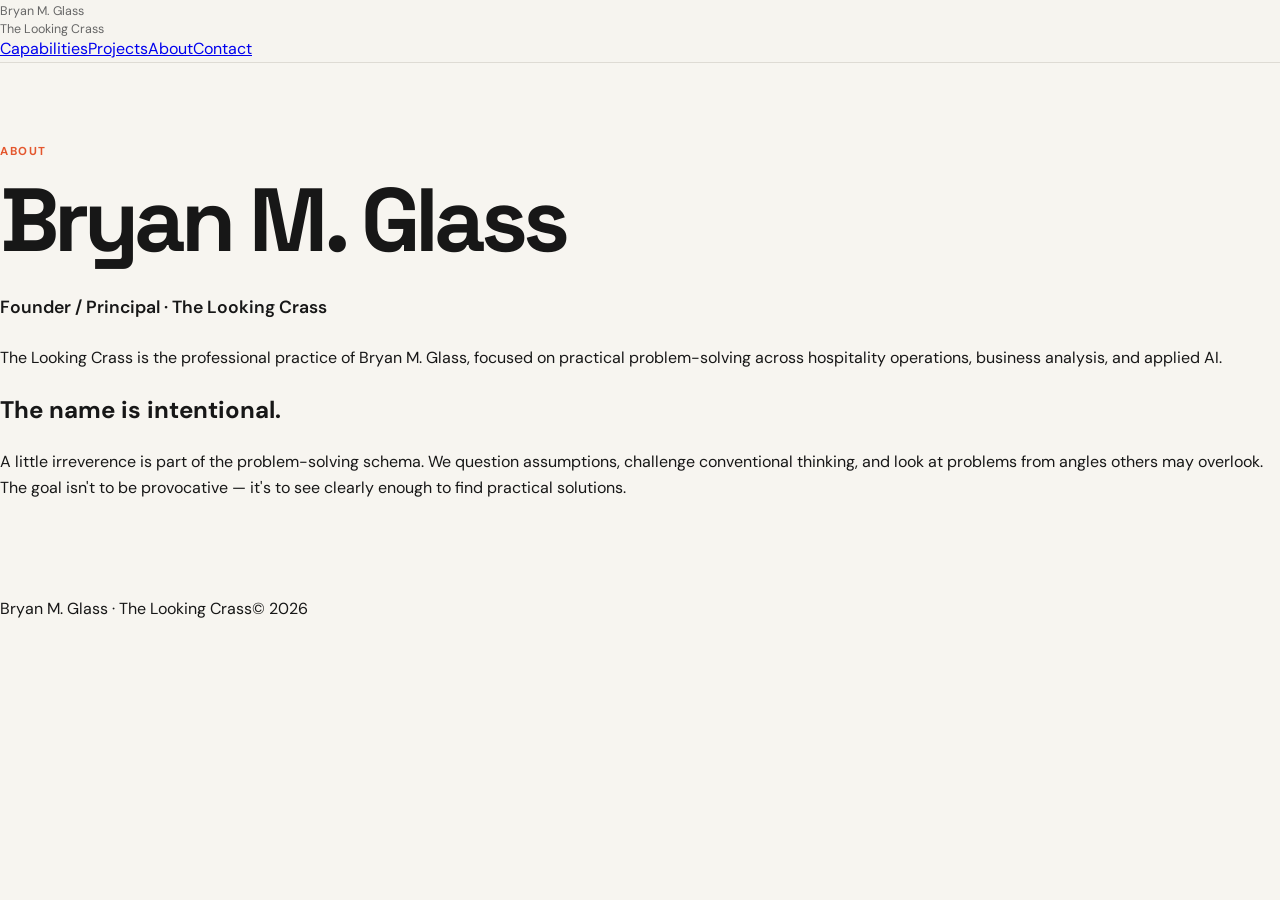
==== pages/about.html @ 764ddf53 "Add files via upload" ====
<!doctype html><html lang="en"><head><meta charset="utf-8"><meta name="viewport" content="width=device-width, initial-scale=1"><title>About | Bryan M. Glass — The Looking Crass</title><link rel="stylesheet" href="../assets/site.css"></head><body><header class="site-header"><a class="brand" href="../index.html"><span class="name">Bryan M. Glass</span><span class="practice">The Looking Crass</span></a><nav><a href="capabilities.html">Capabilities</a><a href="projects.html">Projects</a><a href="about.html">About</a><a href="contact.html">Contact</a></nav></header><main><section class="hero" style="min-height:auto;padding:80px 0"><p class="eyebrow">ABOUT</p><h1>Bryan M. Glass</h1><p class="lede">Founder / Principal · The Looking Crass</p><p>The Looking Crass is the professional practice of Bryan M. Glass, focused on practical problem-solving across hospitality operations, business analysis, and applied AI.</p><h2>The name is intentional.</h2><p>A little irreverence is part of the problem-solving schema. We question assumptions, challenge conventional thinking, and look at problems from angles others may overlook. The goal isn't to be provocative — it's to see clearly enough to find practical solutions.</p></section></main><footer><span>Bryan M. Glass · The Looking Crass</span><span>© 2026</span></footer></body></html>
---- assets/site.css ----
@import url('https://fonts.googleapis.com/css2?family=DM+Sans:wght@400;500;600;700&family=Space+Grotesk:wght@500;600;700&display=swap');
:root{--ink:#171717;--muted:#666;--line:#dedbd4;--paper:#f7f5f0;--accent:#e4572e;--max:1120px}
*{box-sizing:border-box}html{scroll-behavior:smooth}body{margin:0;background:var(--paper);color:var(--ink);font-family:'DM Sans',Arial,sans-serif;line-height:1.6}.wrap{width:min(calc(100% - 40px),var(--max));margin:auto}.site-header{border-bottom:1px solid var(--line);background:rgba(247,245,240,.94);position:sticky;top:0;z-index:10}.nav{min-height:78px;display:flex;align-items:center;justify-content:space-between;gap:30px}.brand{text-decoration:none;color:var(--ink);display:flex;flex-direction:column;line-height:1.05}.brand strong{font-family:'Space Grotesk',sans-serif;font-size:1.15rem}.brand span{font-size:.78rem;color:var(--muted);margin-top:5px}.nav nav{display:flex;gap:24px}.nav nav a,.text-link,.card a{color:var(--ink);text-decoration:none;font-weight:600}.nav nav a:hover,.text-link:hover,.card a:hover{color:var(--accent)}.hero{padding:110px 0 100px}.eyebrow{font-size:.72rem;letter-spacing:.14em;font-weight:700;color:var(--accent);margin:0 0 16px}.hero h1{font-family:'Space Grotesk',sans-serif;font-size:clamp(3rem,7vw,6.5rem);line-height:.98;letter-spacing:-.055em;max-width:900px;margin:0 0 28px}.lede{font-size:1.1rem;font-weight:600;margin:0 0 24px}.lede span{color:var(--accent);padding:0 7px}.intro{font-size:1.25rem;max-width:720px;color:#444}.actions{display:flex;align-items:center;gap:24px;margin-top:34px;flex-wrap:wrap}.button{display:inline-block;background:var(--ink);color:white;text-decoration:none;padding:13px 19px;border-radius:4px;font-weight:700}.button:hover{background:var(--accent)}.schema{border-top:1px solid var(--line);border-bottom:1px solid var(--line);padding:70px 0;display:grid;grid-template-columns:1.1fr 1fr;gap:70px}.schema h2{font-family:'Space Grotesk',sans-serif;font-size:clamp(2rem,4vw,3.6rem);line-height:1.05;letter-spacing:-.035em;margin:0}.schema>p{font-size:1.15rem;color:#444;margin:0}.cards{display:grid;grid-template-columns:repeat(3,1fr);gap:20px;padding:70px 0 110px}.card{border:1px solid var(--line);padding:30px;min-height:260px;background:#fbfaf7}.card h3{font-family:'Space Grotesk',sans-serif;font-size:1.7rem;margin:0 0 12px}.card p:not(.eyebrow){color:#555}.site-footer{border-top:1px solid var(--line);padding:28px 0;color:var(--muted);font-size:.9rem}.site-footer .wrap{display:flex;justify-content:space-between}@media(max-width:760px){.nav{align-items:flex-start;padding:18px 0;flex-direction:column}.nav nav{gap:15px;flex-wrap:wrap}.hero{padding:75px 0}.schema,.cards{grid-template-columns:1fr;gap:30px}.cards{padding-bottom:70px}.hero h1{font-size:clamp(2.8rem,14vw,5rem)}}
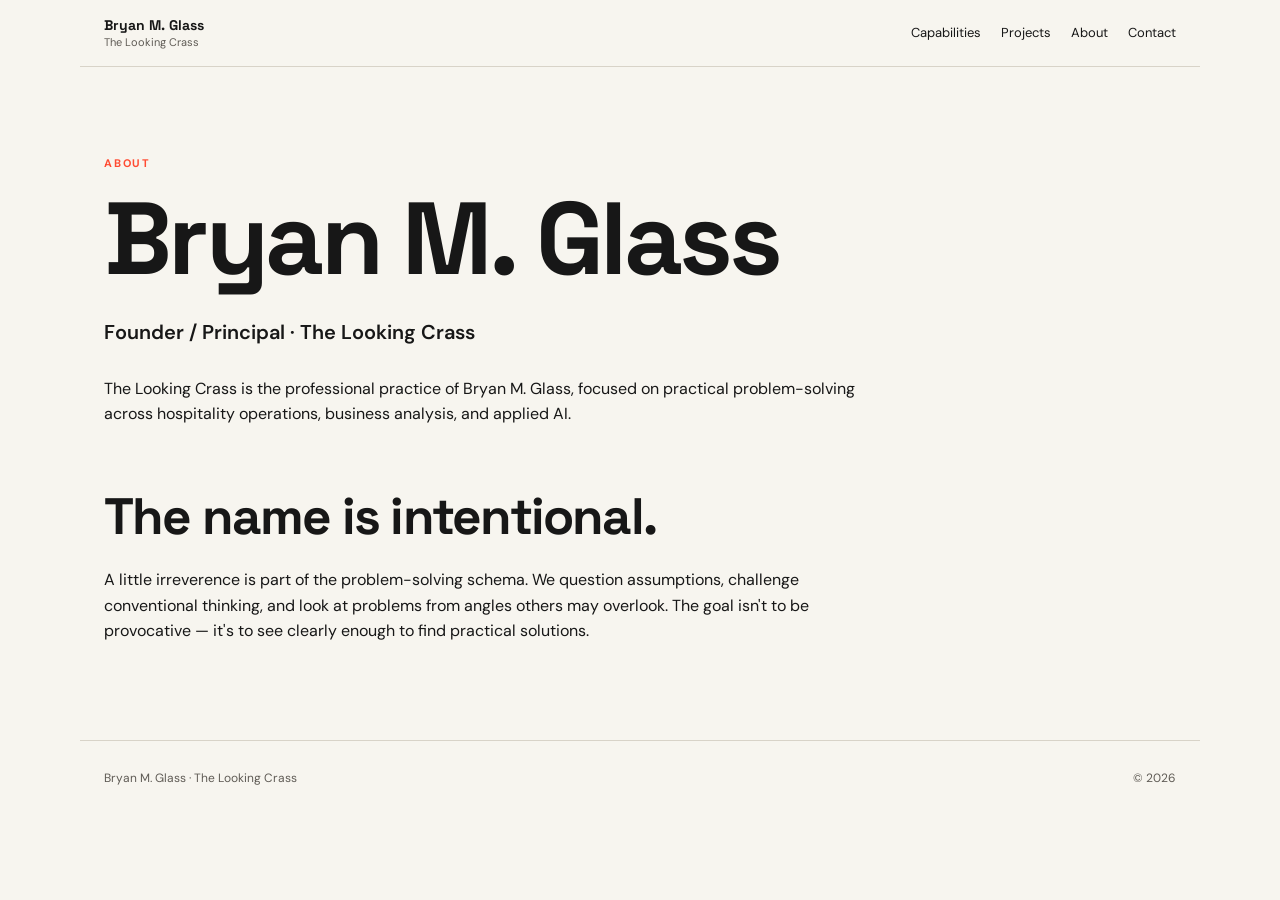
==== commit 27259384: "Add files via upload" ====
--- a/pages/about.html
+++ b/pages/about.html
@@ -1 +1,50 @@
-<!doctype html><html lang="en"><head><meta charset="utf-8"><meta name="viewport" content="width=device-width, initial-scale=1"><title>About | Bryan M. Glass — The Looking Crass</title><link rel="stylesheet" href="../assets/site.css"></head><body><header class="site-header"><a class="brand" href="../index.html"><span class="name">Bryan M. Glass</span><span class="practice">The Looking Crass</span></a><nav><a href="capabilities.html">Capabilities</a><a href="projects.html">Projects</a><a href="about.html">About</a><a href="contact.html">Contact</a></nav></header><main><section class="hero" style="min-height:auto;padding:80px 0"><p class="eyebrow">ABOUT</p><h1>Bryan M. Glass</h1><p class="lede">Founder / Principal · The Looking Crass</p><p>The Looking Crass is the professional practice of Bryan M. Glass, focused on practical problem-solving across hospitality operations, business analysis, and applied AI.</p><h2>The name is intentional.</h2><p>A little irreverence is part of the problem-solving schema. We question assumptions, challenge conventional thinking, and look at problems from angles others may overlook. The goal isn't to be provocative — it's to see clearly enough to find practical solutions.</p></section></main><footer><span>Bryan M. Glass · The Looking Crass</span><span>© 2026</span></footer></body></html>+<!doctype html>
+<html lang="en">
+<head>
+<meta charset="utf-8">
+<meta name="viewport" content="width=device-width, initial-scale=1">
+<title>About | Bryan M. Glass — The Looking Crass</title>
+<style>@import url('https://fonts.googleapis.com/css2?family=DM+Sans:wght@400;500;600;700&family=Space+Grotesk:wght@500;600;700&display=swap');
+:root{--paper:#f7f5ef;--ink:#171717;--muted:#5f5b55;--line:#d8d3c8;--accent:#ff4b32;--max:1120px}
+*{box-sizing:border-box}
+html{scroll-behavior:smooth}
+body{margin:0;background:var(--paper);color:var(--ink);font-family:'DM Sans',Arial,sans-serif;line-height:1.6}
+a{color:inherit;text-decoration:none}
+.site-header{max-width:var(--max);margin:0 auto;padding:18px 24px;display:flex;align-items:center;justify-content:space-between;border-bottom:1px solid var(--line)}
+.brand{display:flex;flex-direction:column;line-height:1.1}
+.brand .name{font-family:'Space Grotesk',sans-serif;font-weight:700;font-size:14px}
+.brand .practice{font-size:11px;color:var(--muted);margin-top:3px}
+nav{display:flex;gap:20px;align-items:center}
+nav a{font-size:13px;color:var(--ink)}
+nav a:hover{text-decoration:underline}
+main{max-width:var(--max);margin:0 auto;padding:0 24px}
+.hero{padding:88px 0 80px}
+.eyebrow{margin:0 0 14px;color:var(--accent);font-size:11px;letter-spacing:.16em;font-weight:700}
+h1,h2{font-family:'Space Grotesk',sans-serif;line-height:1.02;margin:0 0 24px;letter-spacing:-.035em}
+h1{font-size:clamp(56px,8vw,104px)}
+h2{font-size:clamp(32px,4vw,52px);margin-top:64px}
+.lede{font-size:20px;font-weight:600;max-width:760px;margin:0 0 28px}
+p{max-width:760px}
+.list{display:grid;grid-template-columns:repeat(2,1fr);gap:0;margin-top:42px;border-top:1px solid var(--line)}
+.list p{margin:0;padding:18px 0;border-bottom:1px solid var(--line);font-weight:600}
+.card-grid{display:grid;grid-template-columns:repeat(3,1fr);gap:18px;margin-top:40px}
+.card{border:1px solid var(--line);padding:28px;background:rgba(255,255,255,.18)}
+.card h3{font-family:'Space Grotesk',sans-serif;font-size:22px;margin:0 0 10px}
+.button{display:inline-block;margin-top:18px;background:var(--ink);color:#fff;padding:12px 16px;font-size:13px;font-weight:700}
+footer{max-width:var(--max);margin:0 auto;padding:28px 24px;border-top:1px solid var(--line);display:flex;justify-content:space-between;color:var(--muted);font-size:12px}
+@media(max-width:760px){.site-header{align-items:flex-start;gap:18px;flex-direction:column}.site-header nav{gap:14px;flex-wrap:wrap}.hero{padding:64px 0}.list,.card-grid{grid-template-columns:1fr}footer{gap:10px;flex-direction:column}}
+</style>
+</head>
+<body>
+<header class="site-header">
+<a class="brand" href="../index.html"><span class="name">Bryan M. Glass</span><span class="practice">The Looking Crass</span></a>
+<nav><a href="capabilities.html">Capabilities</a><a href="projects.html">Projects</a><a href="about.html">About</a><a href="contact.html">Contact</a></nav>
+</header>
+<main><section class="hero">
+<p class="eyebrow">ABOUT</p>
+<h1>Bryan M. Glass</h1>
+<p class="lede">Founder / Principal · The Looking Crass</p><p>The Looking Crass is the professional practice of Bryan M. Glass, focused on practical problem-solving across hospitality operations, business analysis, and applied AI.</p><h2>The name is intentional.</h2><p>A little irreverence is part of the problem-solving schema. We question assumptions, challenge conventional thinking, and look at problems from angles others may overlook. The goal isn't to be provocative — it's to see clearly enough to find practical solutions.</p>
+
+</section></main>
+<footer><span>Bryan M. Glass · The Looking Crass</span><span>© 2026</span></footer>
+</body></html>
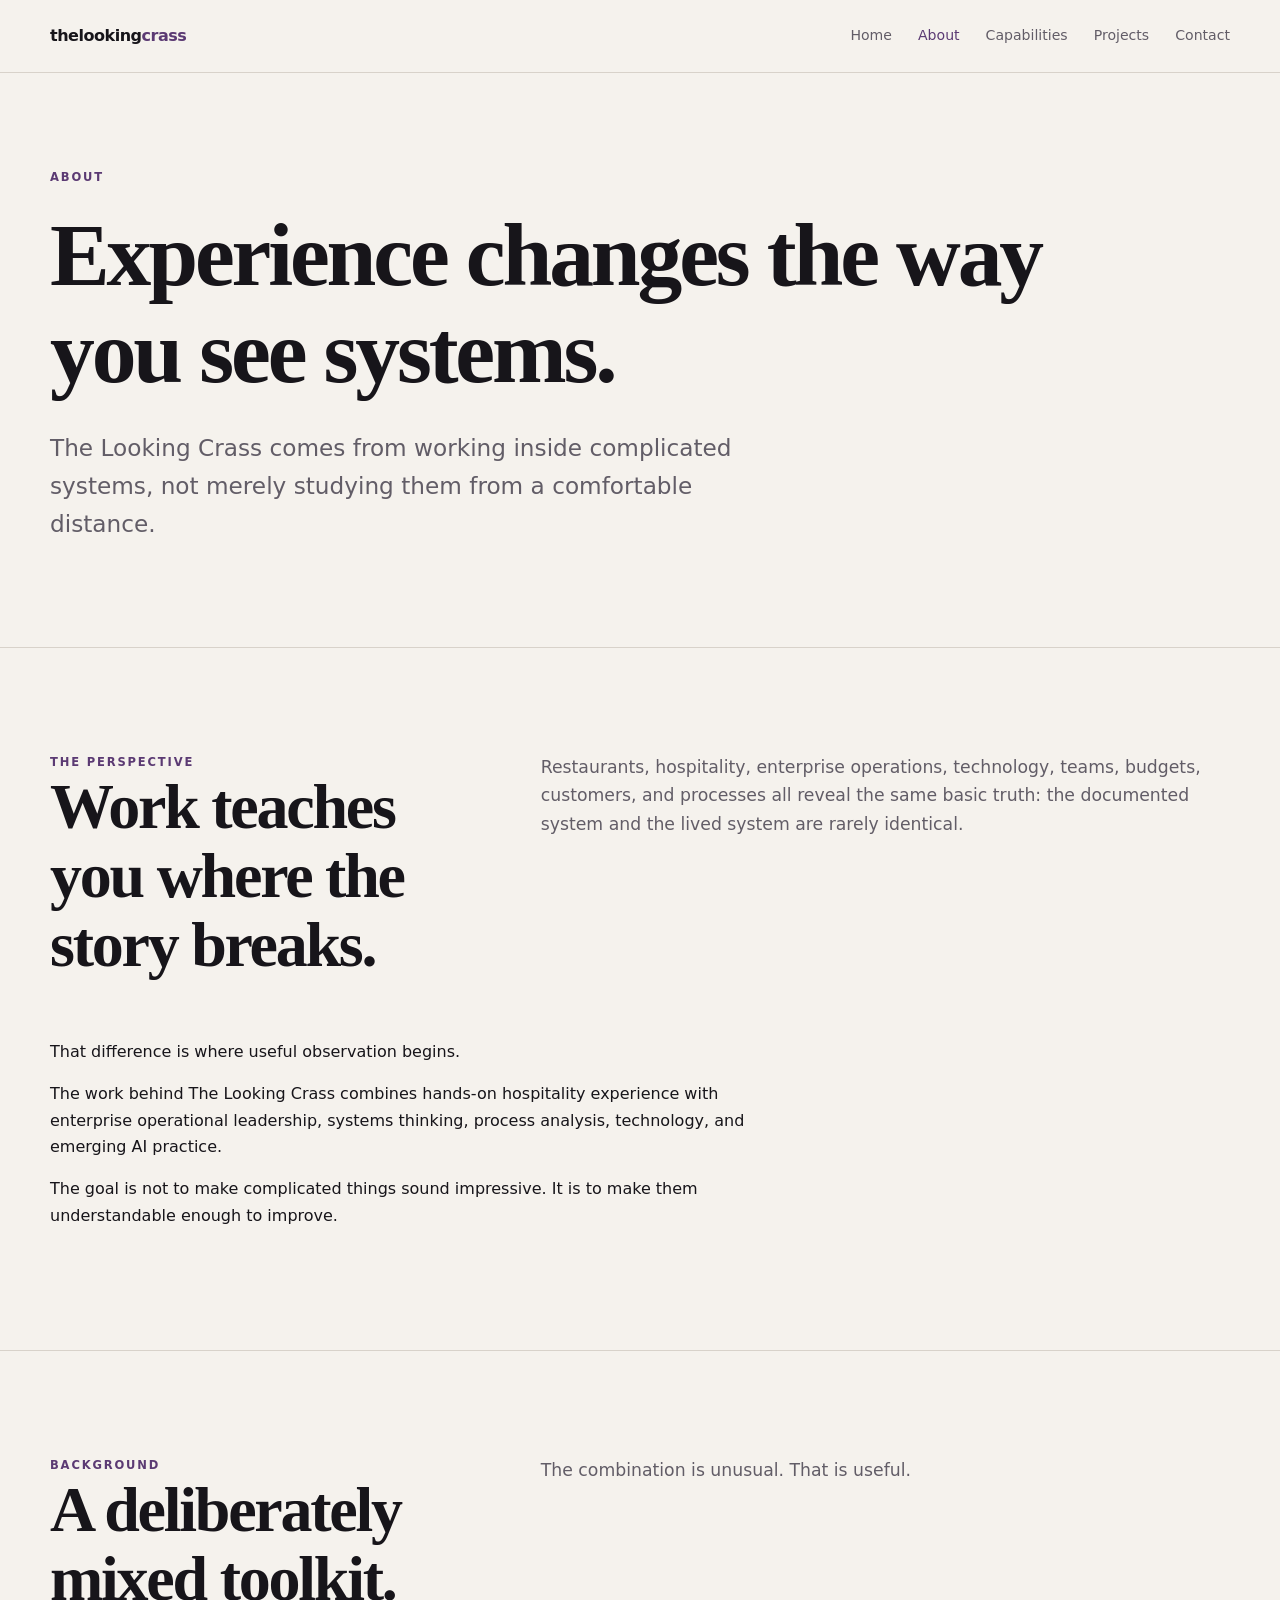
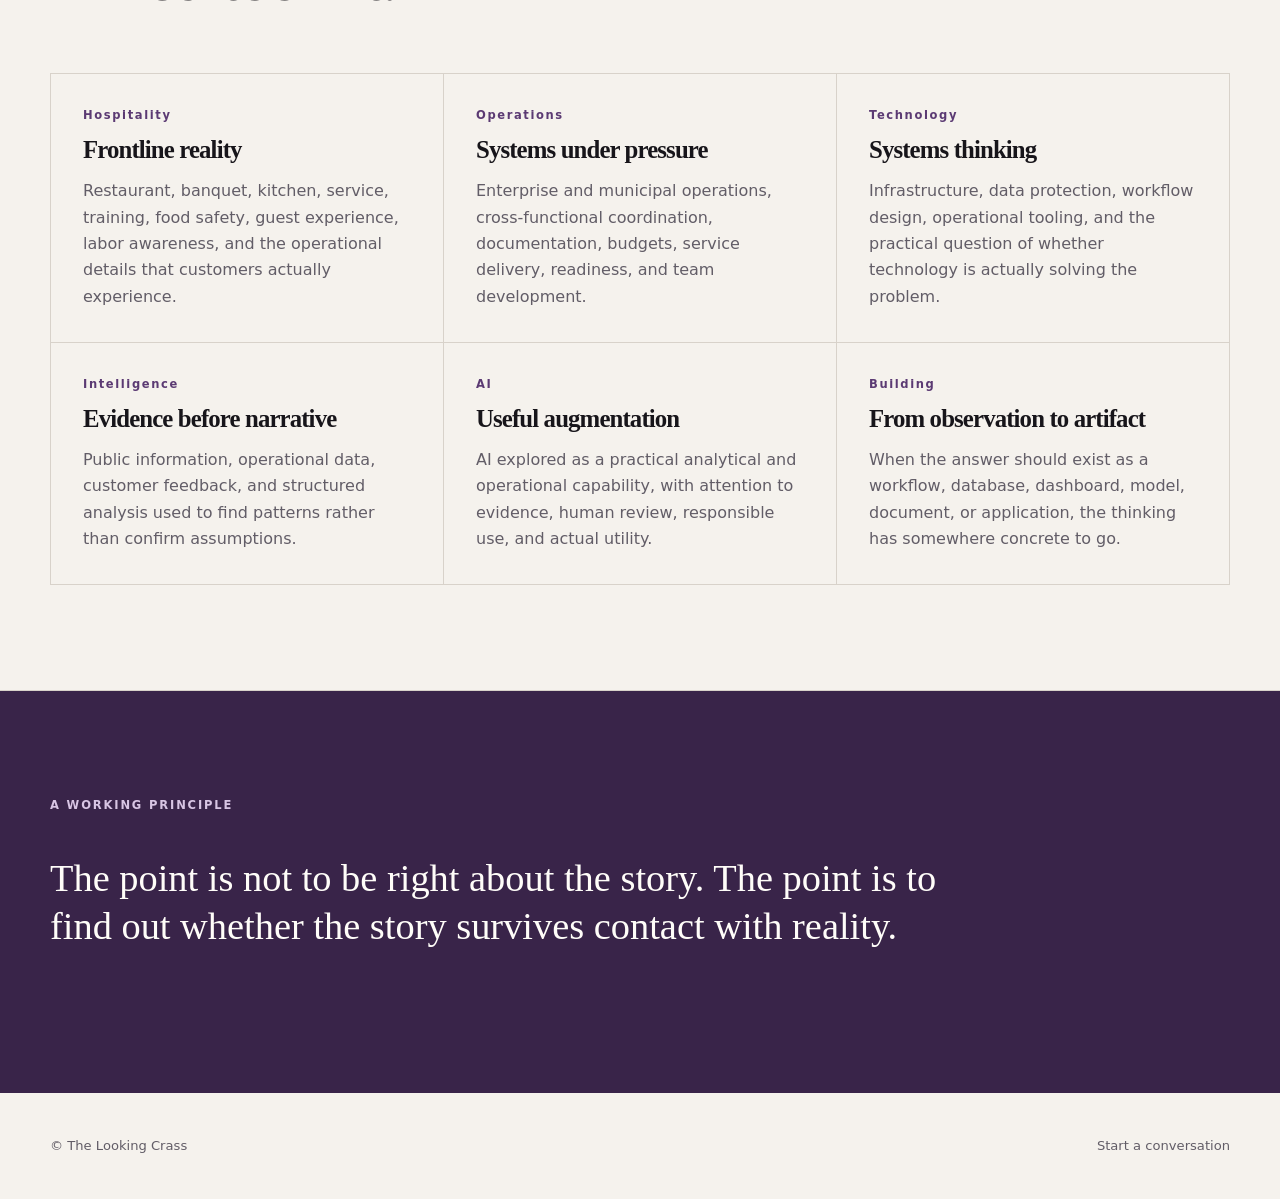
==== commit e08625e4: "Rebuild TLC website narrative and visual system" ====
--- a/pages/about.html
+++ b/pages/about.html
@@ -1,50 +1,18 @@
-<!doctype html>
-<html lang="en">
-<head>
-<meta charset="utf-8">
-<meta name="viewport" content="width=device-width, initial-scale=1">
-<title>About | Bryan M. Glass — The Looking Crass</title>
-<style>@import url('https://fonts.googleapis.com/css2?family=DM+Sans:wght@400;500;600;700&family=Space+Grotesk:wght@500;600;700&display=swap');
-:root{--paper:#f7f5ef;--ink:#171717;--muted:#5f5b55;--line:#d8d3c8;--accent:#ff4b32;--max:1120px}
-*{box-sizing:border-box}
-html{scroll-behavior:smooth}
-body{margin:0;background:var(--paper);color:var(--ink);font-family:'DM Sans',Arial,sans-serif;line-height:1.6}
-a{color:inherit;text-decoration:none}
-.site-header{max-width:var(--max);margin:0 auto;padding:18px 24px;display:flex;align-items:center;justify-content:space-between;border-bottom:1px solid var(--line)}
-.brand{display:flex;flex-direction:column;line-height:1.1}
-.brand .name{font-family:'Space Grotesk',sans-serif;font-weight:700;font-size:14px}
-.brand .practice{font-size:11px;color:var(--muted);margin-top:3px}
-nav{display:flex;gap:20px;align-items:center}
-nav a{font-size:13px;color:var(--ink)}
-nav a:hover{text-decoration:underline}
-main{max-width:var(--max);margin:0 auto;padding:0 24px}
-.hero{padding:88px 0 80px}
-.eyebrow{margin:0 0 14px;color:var(--accent);font-size:11px;letter-spacing:.16em;font-weight:700}
-h1,h2{font-family:'Space Grotesk',sans-serif;line-height:1.02;margin:0 0 24px;letter-spacing:-.035em}
-h1{font-size:clamp(56px,8vw,104px)}
-h2{font-size:clamp(32px,4vw,52px);margin-top:64px}
-.lede{font-size:20px;font-weight:600;max-width:760px;margin:0 0 28px}
-p{max-width:760px}
-.list{display:grid;grid-template-columns:repeat(2,1fr);gap:0;margin-top:42px;border-top:1px solid var(--line)}
-.list p{margin:0;padding:18px 0;border-bottom:1px solid var(--line);font-weight:600}
-.card-grid{display:grid;grid-template-columns:repeat(3,1fr);gap:18px;margin-top:40px}
-.card{border:1px solid var(--line);padding:28px;background:rgba(255,255,255,.18)}
-.card h3{font-family:'Space Grotesk',sans-serif;font-size:22px;margin:0 0 10px}
-.button{display:inline-block;margin-top:18px;background:var(--ink);color:#fff;padding:12px 16px;font-size:13px;font-weight:700}
-footer{max-width:var(--max);margin:0 auto;padding:28px 24px;border-top:1px solid var(--line);display:flex;justify-content:space-between;color:var(--muted);font-size:12px}
-@media(max-width:760px){.site-header{align-items:flex-start;gap:18px;flex-direction:column}.site-header nav{gap:14px;flex-wrap:wrap}.hero{padding:64px 0}.list,.card-grid{grid-template-columns:1fr}footer{gap:10px;flex-direction:column}}
-</style>
-</head>
-<body>
-<header class="site-header">
-<a class="brand" href="../index.html"><span class="name">Bryan M. Glass</span><span class="practice">The Looking Crass</span></a>
-<nav><a href="capabilities.html">Capabilities</a><a href="projects.html">Projects</a><a href="about.html">About</a><a href="contact.html">Contact</a></nav>
-</header>
-<main><section class="hero">
-<p class="eyebrow">ABOUT</p>
-<h1>Bryan M. Glass</h1>
-<p class="lede">Founder / Principal · The Looking Crass</p><p>The Looking Crass is the professional practice of Bryan M. Glass, focused on practical problem-solving across hospitality operations, business analysis, and applied AI.</p><h2>The name is intentional.</h2><p>A little irreverence is part of the problem-solving schema. We question assumptions, challenge conventional thinking, and look at problems from angles others may overlook. The goal isn't to be provocative — it's to see clearly enough to find practical solutions.</p>
-
-</section></main>
-<footer><span>Bryan M. Glass · The Looking Crass</span><span>© 2026</span></footer>
+<!doctype html><html lang="en"><head><meta charset="utf-8"><meta name="viewport" content="width=device-width,initial-scale=1">
+<title>About | The Looking Crass</title><link rel="stylesheet" href="../assets/site.css"></head><body>
+<nav><div class="container nav-inner"><a class="brand" href="../index.html">thelooking<span>crass</span></a><div class="nav-links"><a href="../index.html">Home</a><a class="active" href="about.html">About</a><a href="capabilities.html">Capabilities</a><a href="projects.html">Projects</a><a href="contact.html">Contact</a></div></div></nav>
+<header class="page-hero"><div class="container"><div class="eyebrow">About</div><h1>Experience changes the way you see systems.</h1><p class="lead">The Looking Crass comes from working inside complicated systems, not merely studying them from a comfortable distance.</p></div></header>
+<section class="section"><div class="container"><div class="section-head"><div><div class="eyebrow">The perspective</div><h2>Work teaches you where the story breaks.</h2></div><p>Restaurants, hospitality, enterprise operations, technology, teams, budgets, customers, and processes all reveal the same basic truth: the documented system and the lived system are rarely identical.</p></div>
+<p>That difference is where useful observation begins.</p><p>The work behind The Looking Crass combines hands-on hospitality experience with enterprise operational leadership, systems thinking, process analysis, technology, and emerging AI practice.</p><p>The goal is not to make complicated things sound impressive. It is to make them understandable enough to improve.</p></div></section>
+<section class="section"><div class="container"><div class="section-head"><div><div class="eyebrow">Background</div><h2>A deliberately mixed toolkit.</h2></div><p>The combination is unusual. That is useful.</p></div>
+<div class="grid">
+<div class="card"><div class="number">Hospitality</div><h3>Frontline reality</h3><p>Restaurant, banquet, kitchen, service, training, food safety, guest experience, labor awareness, and the operational details that customers actually experience.</p></div>
+<div class="card"><div class="number">Operations</div><h3>Systems under pressure</h3><p>Enterprise and municipal operations, cross-functional coordination, documentation, budgets, service delivery, readiness, and team development.</p></div>
+<div class="card"><div class="number">Technology</div><h3>Systems thinking</h3><p>Infrastructure, data protection, workflow design, operational tooling, and the practical question of whether technology is actually solving the problem.</p></div>
+<div class="card"><div class="number">Intelligence</div><h3>Evidence before narrative</h3><p>Public information, operational data, customer feedback, and structured analysis used to find patterns rather than confirm assumptions.</p></div>
+<div class="card"><div class="number">AI</div><h3>Useful augmentation</h3><p>AI explored as a practical analytical and operational capability, with attention to evidence, human review, responsible use, and actual utility.</p></div>
+<div class="card"><div class="number">Building</div><h3>From observation to artifact</h3><p>When the answer should exist as a workflow, database, dashboard, model, document, or application, the thinking has somewhere concrete to go.</p></div>
+</div></div></section>
+<section class="section dark"><div class="container"><div class="eyebrow">A working principle</div><p class="quote">The point is not to be right about the story. The point is to find out whether the story survives contact with reality.</p></div></section>
+<footer class="footer"><div class="container footer-inner"><span>© The Looking Crass</span><span><a href="contact.html">Start a conversation</a></span></div></footer>
 </body></html>
--- a/assets/site.css
+++ b/assets/site.css
@@ -0,0 +1,88 @@
+
+:root{
+  --paper:#f5f2ed;
+  --paper2:#fffdf9;
+  --ink:#17151a;
+  --muted:#625d67;
+  --line:#d8d2ca;
+  --purple:#5b3a73;
+  --purple-dark:#392449;
+  --purple-soft:#e9e1ee;
+  --white:#fffdf9;
+  --max:1180px;
+}
+*{box-sizing:border-box}
+html{scroll-behavior:smooth}
+body{margin:0;background:var(--paper);color:var(--ink);font-family:Inter,ui-sans-serif,system-ui,-apple-system,BlinkMacSystemFont,"Segoe UI",sans-serif;line-height:1.65}
+a{color:inherit;text-decoration:none}
+.container{width:min(calc(100% - 48px),var(--max));margin:auto}
+nav{position:sticky;top:0;z-index:20;background:rgba(245,242,237,.94);backdrop-filter:blur(10px);border-bottom:1px solid var(--line)}
+.nav-inner{min-height:72px;display:flex;align-items:center;justify-content:space-between;gap:24px}
+.brand{font-weight:800;letter-spacing:-.03em}
+.brand span{color:var(--purple)}
+.nav-links{display:flex;gap:26px;font-size:.88rem;color:var(--muted)}
+.nav-links a:hover,.nav-links a.active{color:var(--purple)}
+.eyebrow{font-size:.72rem;letter-spacing:.16em;text-transform:uppercase;color:var(--purple);font-weight:800}
+h1,h2,h3{font-family:Georgia,"Times New Roman",serif;line-height:1.08;letter-spacing:-.035em;margin:0}
+h1{font-size:clamp(3.3rem,8vw,7rem);max-width:950px}
+h2{font-size:clamp(2.2rem,5vw,4.2rem)}
+h3{font-size:1.55rem}
+p{max-width:720px}
+.lead{font-size:clamp(1.15rem,2vw,1.45rem);color:var(--muted);max-width:700px}
+.hero{padding:110px 0 125px;border-bottom:1px solid var(--line)}
+.hero .eyebrow{margin-bottom:24px}
+.hero h1{margin-bottom:30px}
+.hero .lead{margin-bottom:38px}
+.actions{display:flex;gap:14px;flex-wrap:wrap}
+.button{display:inline-block;padding:12px 18px;border:1px solid var(--ink);font-size:.86rem;font-weight:700}
+.button.primary{background:var(--ink);color:var(--white)}
+.button:hover{border-color:var(--purple);color:var(--purple)}
+.button.primary:hover{background:var(--purple);color:var(--white)}
+.section{padding:105px 0;border-bottom:1px solid var(--line)}
+.section.dark{background:var(--purple-dark);color:var(--white);border-bottom:0}
+.section.dark .eyebrow{color:#d8c5e4}
+.section.dark .muted{color:#d8cfdc}
+.section-head{display:grid;grid-template-columns:1fr 1.6fr;gap:60px;margin-bottom:60px}
+.section-head p{margin:0;color:var(--muted);font-size:1.08rem}
+.grid{display:grid;grid-template-columns:repeat(3,1fr);gap:1px;background:var(--line);border:1px solid var(--line)}
+.card{background:var(--paper);padding:32px;min-height:220px}
+.card h3{margin:12px 0 14px}
+.card p{color:var(--muted);margin:0}
+.number{font-size:.72rem;letter-spacing:.14em;color:var(--purple);font-weight:800}
+.dark .grid{background:rgba(255,255,255,.18);border-color:rgba(255,255,255,.18)}
+.dark .card{background:rgba(255,255,255,.05)}
+.dark .card p{color:#d8cfdc}
+.list{display:grid;gap:0;border-top:1px solid var(--line)}
+.list-item{display:grid;grid-template-columns:180px 1fr;gap:40px;padding:28px 0;border-bottom:1px solid var(--line)}
+.list-item strong{font-size:.82rem;text-transform:uppercase;letter-spacing:.1em;color:var(--purple)}
+.list-item p{margin:0;color:var(--muted)}
+.quote{font-family:Georgia,serif;font-size:clamp(1.7rem,3vw,2.8rem);line-height:1.25;max-width:900px}
+.footer{padding:42px 0}
+.footer-inner{display:flex;justify-content:space-between;gap:20px;color:var(--muted);font-size:.82rem}
+.page-hero{padding:95px 0 80px;border-bottom:1px solid var(--line)}
+.page-hero h1{font-size:clamp(3rem,7vw,6.2rem);max-width:1000px;margin:20px 0 28px}
+.project{padding:55px 0;border-bottom:1px solid var(--line)}
+.project-top{display:flex;justify-content:space-between;gap:30px;align-items:flex-start;margin-bottom:28px}
+.project h2{font-size:clamp(2rem,4vw,3.2rem)}
+.project-tag{font-size:.7rem;letter-spacing:.12em;text-transform:uppercase;color:var(--purple);font-weight:800}
+.project-grid{display:grid;grid-template-columns:1fr 1fr;gap:50px}
+.project-grid p{color:var(--muted);margin-top:0}
+.meta{font-size:.8rem;color:var(--muted)}
+.contact-box{background:var(--purple-dark);color:var(--white);padding:55px}
+.contact-box h2{margin-bottom:22px}
+.contact-box p{color:#d8cfdc}
+.contact-link{font-size:clamp(1.3rem,3vw,2rem);font-family:Georgia,serif;color:white;border-bottom:1px solid #d8c5e4;padding-bottom:4px}
+@media(max-width:800px){
+  .container{width:min(calc(100% - 30px),var(--max))}
+  .nav-inner{min-height:64px}
+  .nav-links{gap:12px;font-size:.75rem}
+  .hero{padding:75px 0 85px}
+  .section{padding:75px 0}
+  .section-head{grid-template-columns:1fr;gap:24px}
+  .grid{grid-template-columns:1fr}
+  .list-item{grid-template-columns:1fr;gap:10px}
+  .project-grid{grid-template-columns:1fr;gap:20px}
+  .project-top{display:block}
+  .project-tag{margin-top:12px}
+  .footer-inner{display:block}
+}
